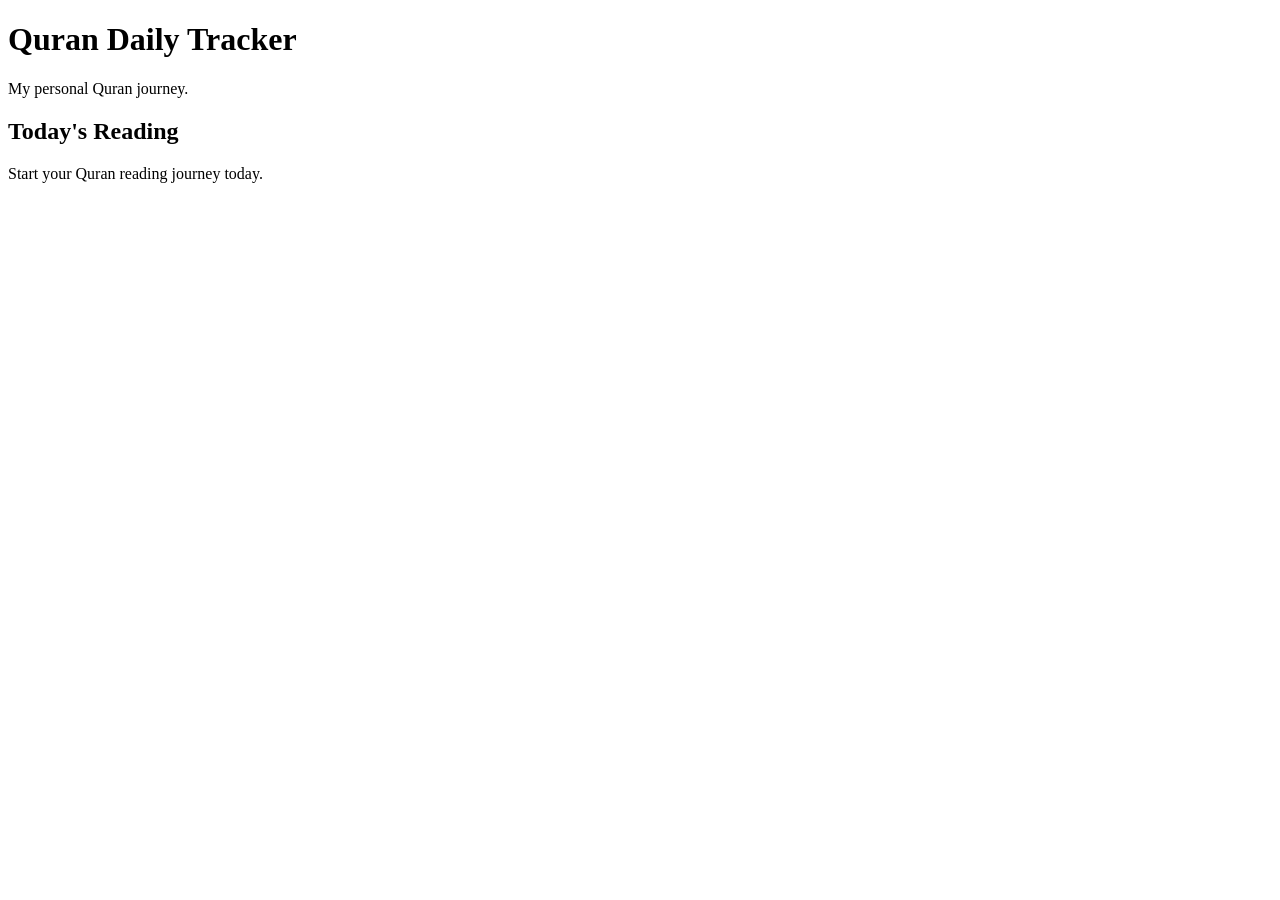
==== Index.html @ b9fb84db "Create first Index.html file" ====
<!DOCTYPE html>
<html lang="en">
<head>
  <meta charset="UTF-8">
  <meta name="viewport" content="width=device-width, initial-scale=1.0">
  <meta name="theme-color" content="#F7F6F0">
  <title>Quran Daily Tracker</title>
</head>
<body>
  <h1>Quran Daily Tracker</h1>
  <p>My personal Quran journey.</p>
  <h2>Today's Reading</h2>
  <p>Start your Quran reading journey today.</p>
</body>
</html>
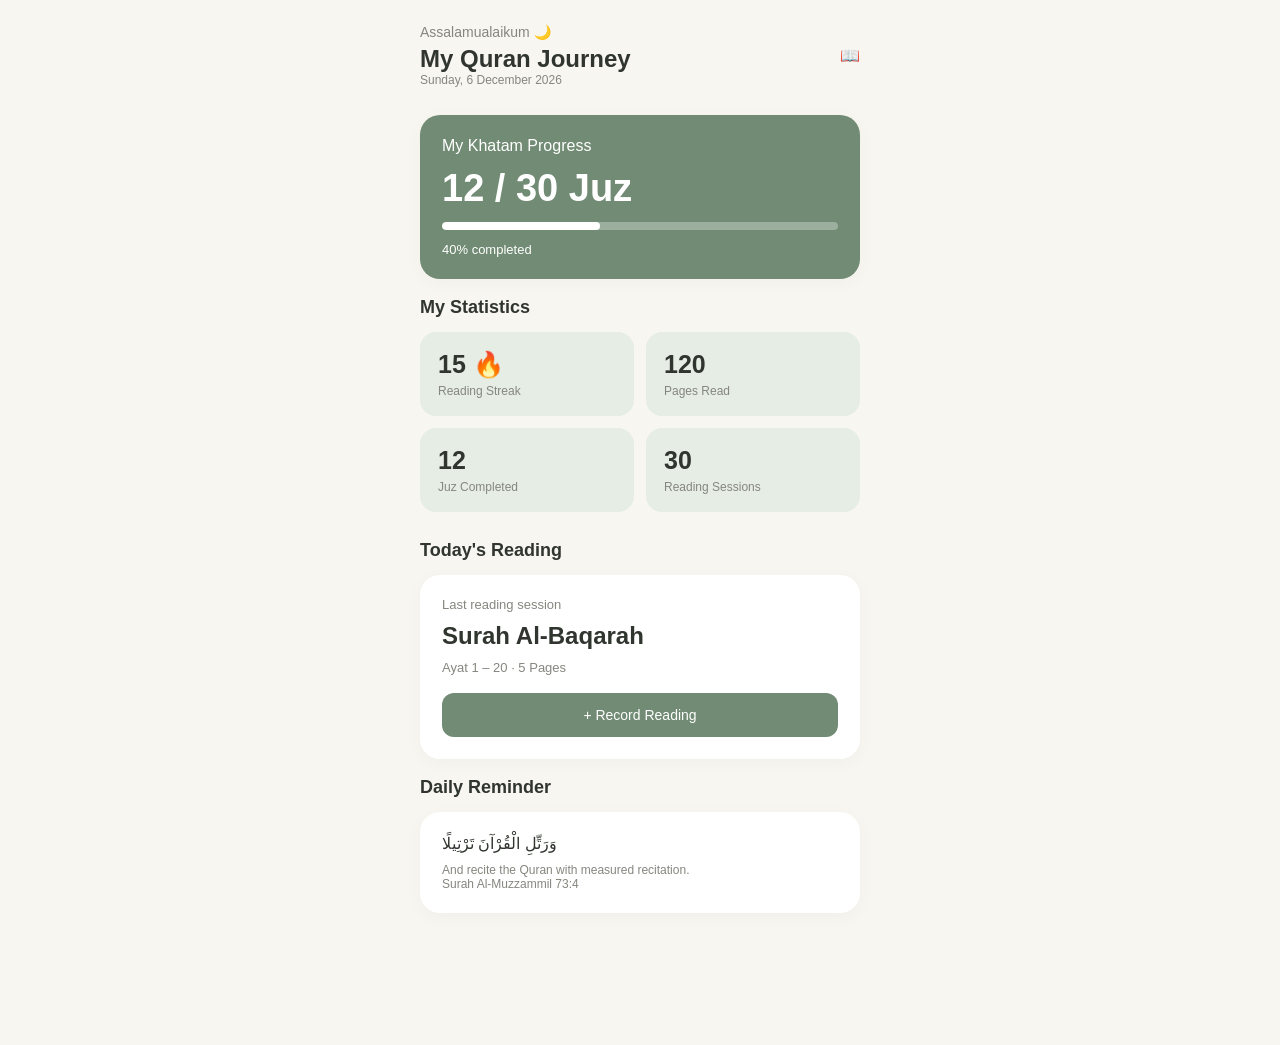
==== commit 14533322: "Build Qur'an Tracker Dashboard" ====
--- a/Index.html
+++ b/Index.html
@@ -1,3 +1,4 @@
+
 <!DOCTYPE html>
 <html lang="en">
 <head>
@@ -5,11 +6,100 @@
   <meta name="viewport" content="width=device-width, initial-scale=1.0">
   <meta name="theme-color" content="#F7F6F0">
   <title>Quran Daily Tracker</title>
+  <link rel="stylesheet" href="style.css">
 </head>
+
 <body>
-  <h1>Quran Daily Tracker</h1>
-  <p>My personal Quran journey.</p>
-  <h2>Today's Reading</h2>
-  <p>Start your Quran reading journey today.</p>
+  <main class="app">
+
+    <header>
+      <div>
+        <p class="greeting">Assalamualaikum 🌙</p>
+        <h1>My Quran Journey</h1>
+        <p class="date" id="today"></p>
+      </div>
+      <div>📖</div>
+    </header>
+
+    <section class="card progress-card">
+      <p>My Khatam Progress</p>
+      <div class="progress-number">12 / 30 Juz</div>
+      <div class="progress-track">
+        <div class="progress-fill"></div>
+      </div>
+      <p style="margin-top:12px;font-size:13px">
+        40% completed
+      </p>
+    </section>
+
+    <h2 class="section-title">My Statistics</h2>
+
+    <section class="stats">
+      <div class="stat">
+        <div class="stat-number">15 🔥</div>
+        <p class="stat-label">Reading Streak</p>
+      </div>
+
+      <div class="stat">
+        <div class="stat-number">120</div>
+        <p class="stat-label">Pages Read</p>
+      </div>
+
+      <div class="stat">
+        <div class="stat-number">12</div>
+        <p class="stat-label">Juz Completed</p>
+      </div>
+
+      <div class="stat">
+        <div class="stat-number">30</div>
+        <p class="stat-label">Reading Sessions</p>
+      </div>
+    </section>
+
+    <h2 class="section-title" style="margin-top:28px">
+      Today's Reading
+    </h2>
+
+    <section class="card">
+      <p style="font-size:13px;color:#85877F">
+        Last reading session
+      </p>
+
+      <h2 style="margin:10px 0">
+        Surah Al-Baqarah
+      </h2>
+
+      <p style="font-size:13px;color:#85877F">
+        Ayat 1 – 20 · 5 Pages
+      </p>
+
+      <button style="margin-top:18px;width:100%"
+        onclick="alert('Reading tracker coming soon!')">
+        + Record Reading
+      </button>
+    </section>
+
+    <h2 class="section-title">Daily Reminder</h2>
+
+    <section class="card">
+      <p>وَرَتِّلِ الْقُرْآنَ تَرْتِيلًا</p>
+      <p style="font-size:12px;color:#85877F;margin-top:10px">
+        And recite the Quran with measured recitation.
+        <br>Surah Al-Muzzammil 73:4
+      </p>
+    </section>
+
+  </main>
+
+  <script>
+    document.getElementById("today").textContent =
+      new Date().toLocaleDateString("en-MY", {
+        weekday: "long",
+        day: "numeric",
+        month: "long",
+        year: "numeric"
+      });
+  </script>
+
 </body>
 </html>
--- a/style.css
+++ b/style.css
@@ -0,0 +1,122 @@
+
+* {
+  box-sizing: border-box;
+  margin: 0;
+  padding: 0;
+}
+
+:root {
+  --ivory: #F7F6F0;
+  --sage: #718B74;
+  --sage-light: #E5EDE4;
+  --beige: #EAE5D9;
+  --text: #30352F;
+  --muted: #85877F;
+  --white: #FFFFFF;
+}
+
+body {
+  font-family: Arial, sans-serif;
+  background: var(--ivory);
+  color: var(--text);
+  padding-bottom: 90px;
+}
+
+.app {
+  max-width: 480px;
+  margin: auto;
+  padding: 24px 20px;
+}
+
+header {
+  display: flex;
+  justify-content: space-between;
+  align-items: center;
+  margin-bottom: 28px;
+}
+
+.greeting {
+  font-size: 14px;
+  color: var(--muted);
+}
+
+h1 {
+  font-size: 24px;
+  margin-top: 5px;
+}
+
+.date {
+  font-size: 12px;
+  color: var(--muted);
+}
+
+.card {
+  background: var(--white);
+  border-radius: 20px;
+  padding: 22px;
+  margin-bottom: 18px;
+  box-shadow: 0 4px 18px rgba(0,0,0,0.03);
+}
+
+.progress-card {
+  background: var(--sage);
+  color: white;
+}
+
+.progress-number {
+  font-size: 38px;
+  font-weight: bold;
+  margin: 12px 0;
+}
+
+.progress-track {
+  height: 8px;
+  background: rgba(255,255,255,0.3);
+  border-radius: 20px;
+  overflow: hidden;
+}
+
+.progress-fill {
+  width: 40%;
+  height: 100%;
+  background: white;
+  border-radius: 20px;
+}
+
+.section-title {
+  font-size: 18px;
+  margin-bottom: 14px;
+}
+
+.stats {
+  display: grid;
+  grid-template-columns: repeat(2, 1fr);
+  gap: 12px;
+}
+
+.stat {
+  background: var(--sage-light);
+  border-radius: 16px;
+  padding: 18px;
+}
+
+.stat-number {
+  font-size: 25px;
+  font-weight: bold;
+  margin-bottom: 5px;
+}
+
+.stat-label {
+  font-size: 12px;
+  color: var(--muted);
+}
+
+button {
+  border: none;
+  background: var(--sage);
+  color: white;
+  padding: 14px 20px;
+  border-radius: 12px;
+  font-size: 14px;
+  cursor: pointer;
+}
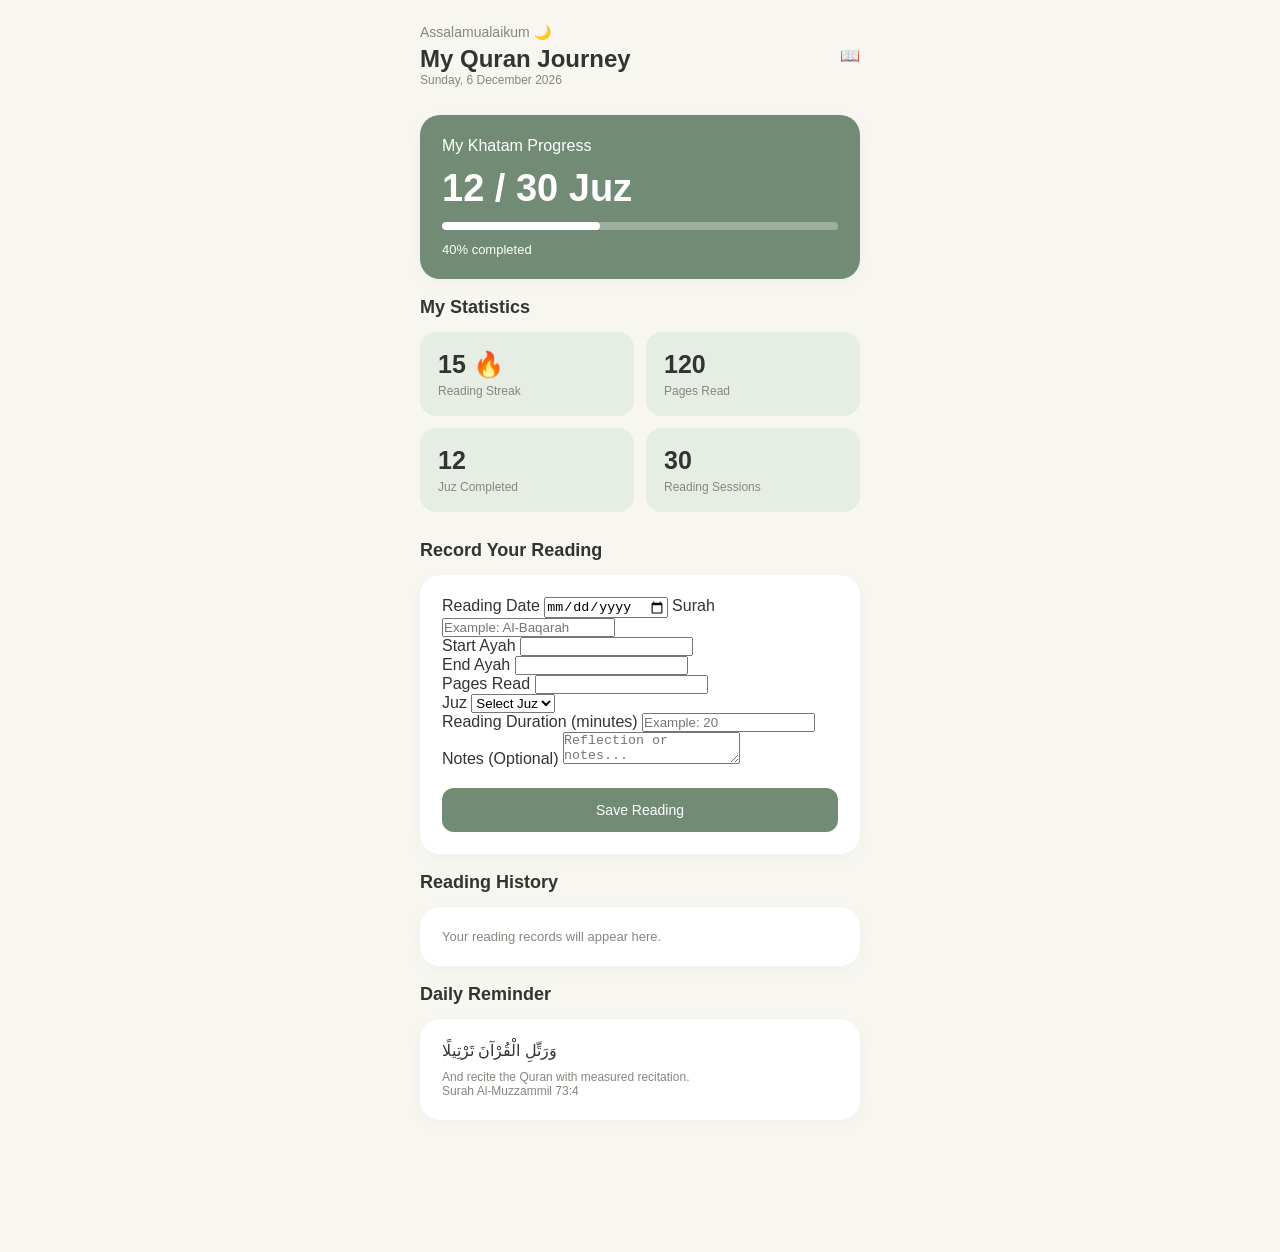
==== commit 1a582ce2: "Add Quran reading tracker form" ====
--- a/Index.html
+++ b/Index.html
@@ -56,29 +56,103 @@
       </div>
     </section>
 
-    <h2 class="section-title" style="margin-top:28px">
-      Today's Reading
-    </h2>
+    
+<h2 class="section-title" style="margin-top:28px">
+  Record Your Reading
+</h2>
 
-    <section class="card">
-      <p style="font-size:13px;color:#85877F">
-        Last reading session
-      </p>
+<section class="card">
+  <form id="readingForm">
 
-      <h2 style="margin:10px 0">
-        Surah Al-Baqarah
-      </h2>
+    <label for="readingDate">Reading Date</label>
+    <input type="date" id="readingDate" required>
 
-      <p style="font-size:13px;color:#85877F">
-        Ayat 1 – 20 · 5 Pages
-      </p>
+    <label for="surah">Surah</label>
+    <input type="text" id="surah"
+      placeholder="Example: Al-Baqarah" required>
 
-      <button style="margin-top:18px;width:100%"
-        onclick="alert('Reading tracker coming soon!')">
-        + Record Reading
-      </button>
-    </section>
+    <div class="form-row">
+      <div>
+        <label for="startAyah">Start Ayah</label>
+        <input type="number" id="startAyah"
+          min="1" required>
+      </div>
 
+      <div>
+        <label for="endAyah">End Ayah</label>
+        <input type="number" id="endAyah"
+          min="1" required>
+      </div>
+    </div>
+
+    <div class="form-row">
+      <div>
+        <label for="pages">Pages Read</label>
+        <input type="number" id="pages"
+          min="1" required>
+      </div>
+
+      <div>
+        <label for="juz">Juz</label>
+        <select id="juz" required>
+          <option value="">Select Juz</option>
+          <option value="1">Juz 1</option>
+          <option value="2">Juz 2</option>
+          <option value="3">Juz 3</option>
+          <option value="4">Juz 4</option>
+          <option value="5">Juz 5</option>
+          <option value="6">Juz 6</option>
+          <option value="7">Juz 7</option>
+          <option value="8">Juz 8</option>
+          <option value="9">Juz 9</option>
+          <option value="10">Juz 10</option>
+          <option value="11">Juz 11</option>
+          <option value="12">Juz 12</option>
+          <option value="13">Juz 13</option>
+          <option value="14">Juz 14</option>
+          <option value="15">Juz 15</option>
+          <option value="16">Juz 16</option>
+          <option value="17">Juz 17</option>
+          <option value="18">Juz 18</option>
+          <option value="19">Juz 19</option>
+          <option value="20">Juz 20</option>
+          <option value="21">Juz 21</option>
+          <option value="22">Juz 22</option>
+          <option value="23">Juz 23</option>
+          <option value="24">Juz 24</option>
+          <option value="25">Juz 25</option>
+          <option value="26">Juz 26</option>
+          <option value="27">Juz 27</option>
+          <option value="28">Juz 28</option>
+          <option value="29">Juz 29</option>
+          <option value="30">Juz 30</option>
+        </select>
+      </div>
+    </div>
+
+    <label for="duration">Reading Duration (minutes)</label>
+    <input type="number" id="duration"
+      min="1" placeholder="Example: 20">
+
+    <label for="notes">Notes (Optional)</label>
+    <textarea id="notes"
+      placeholder="Reflection or notes..."></textarea>
+
+    <button type="submit" style="width:100%;margin-top:20px">
+      Save Reading
+    </button>
+
+  </form>
+</section>
+
+<h2 class="section-title">Reading History</h2>
+
+<section class="card" id="readingHistory">
+  <p style="color:#85877F;font-size:13px">
+    Your reading records will appear here.
+  </p>
+</section>
+    
     <h2 class="section-title">Daily Reminder</h2>
 
     <section class="card">
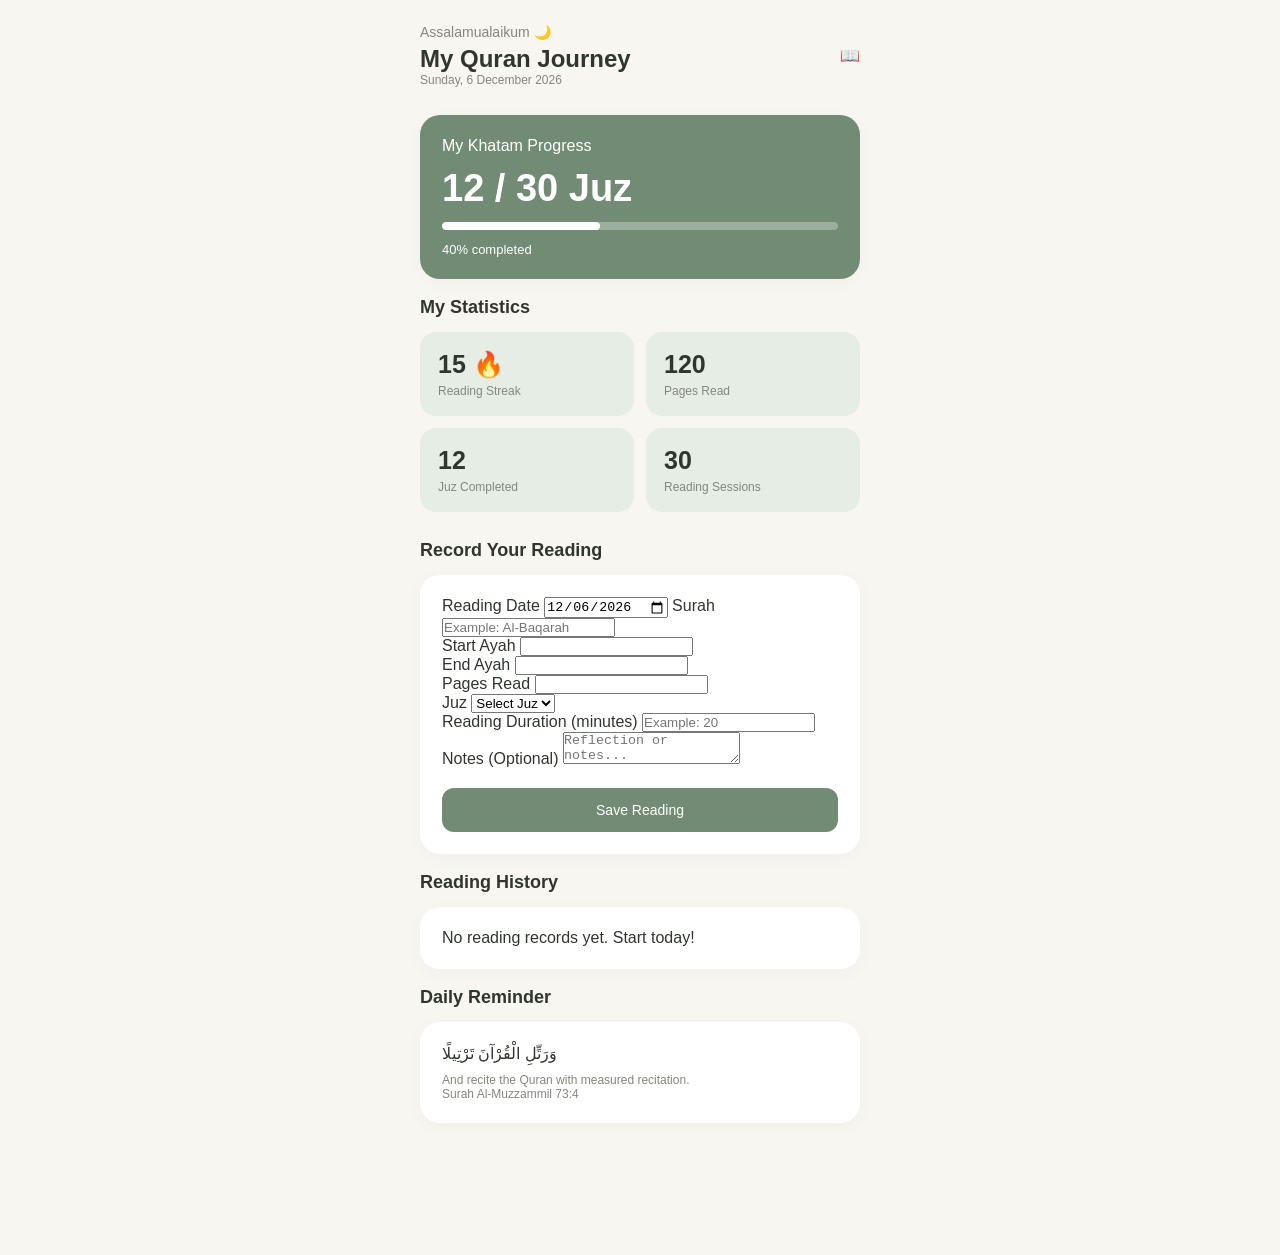
==== commit ef062da1: "Connect javascrpt to dashboard" ====
--- a/Index.html
+++ b/Index.html
@@ -175,5 +175,6 @@
       });
   </script>
 
+  <script src="app.js"></script>
 </body>
 </html>
